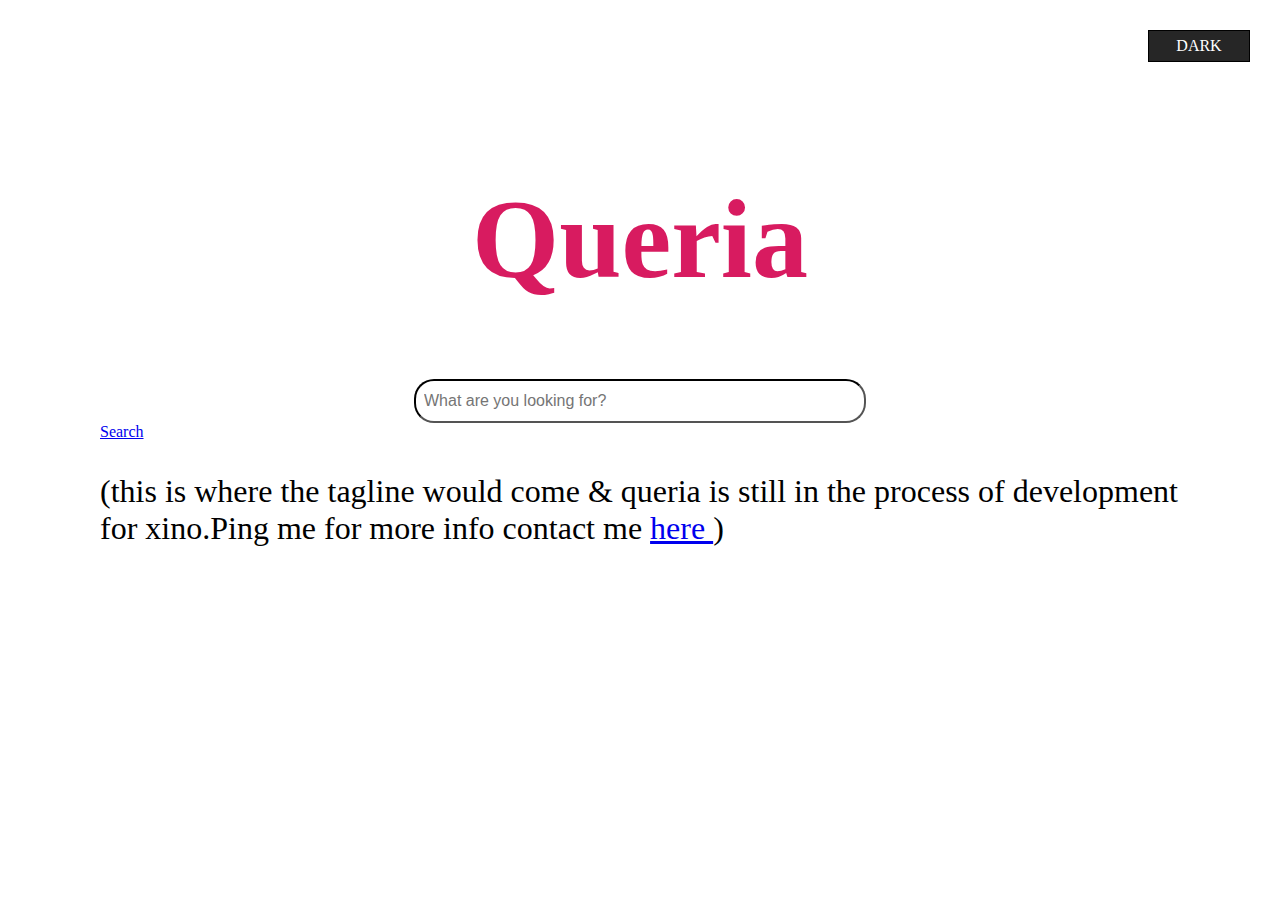
==== index.html @ 4d7b25ac "v2" ====
<!DOCTYPE html>
<html>
  <head>
    <title>Queria</title>
    <link rel="stylesheet" type="text/css" href="style.css">
  </head>
  <body background="bg.png">
    <section>
        
      <h1>Queria</h1>
      <input type="text" name="Search" placeholder="What are you looking for?" class="searchbar" list="info"/>
      <datalist id="info">
        <option value="Python">
        <option value="Java">
        <option value="Swift">
        <option value="Lua">
        <option value="Kotlin">
      </datalist>

      <centre><a href="index2.html">Search</a></centre>
      <br>
      <p>
        (this is where the tagline would come & queria is still in the process of development for xino.Ping me for more info contact me <a href="https://www.instagram.com/rachitt.gg/">here </a>)
      </p>
      
    </section>
    <ul>
      <li>
        <span>Dark</span>
        <span>Light</span>
      </li>
    </ul>
    <script src="https://code.jquery.com/jquery-3.4.1.js"></script>
    <script type="text/javascript">
      $(document).ready(function() {
          $('ul').click(function() {
              $('ul').toggleClass('active')
              $('body').toggleClass('dark')
          })
      })
    </script>
    </body>
</html>
---- style.css ----
body {
  margin: 0;
  padding: 0;
}

h1 {
  font-size: 7em;
  color: #D81B60;
  text-align: center;
}

p {
  font-size: 2em;
}

ul.active {
  border-color: #fff;
}

section {
  position: absolute;
  top: 0;
  left: 0;
  width: 100% height: 100vh;
  padding: 100px;
}

.searchbar {
  display: block;
  margin-left: auto;
  margin-right: auto;
  width: 40%;
  height: 1.5em;
  padding: 8px;
  font-size: 1em;
  border-radius: 20px;
  border-color: #000;
}

body.dark {
  background: #262626;
  color: #fff;
}

ul {
  position: absolute;
  top: 30px;
  right: 30px;
  margin: 0;
  padding: 0;
  width: 100px;
  height: 30px;
  z-index: 1;
  border: 1px solid #000;
  cursor: pointer;
  overflow: hidden;
}

ul li {
  list-style: none;
  width: 100% height: 60%;
  text-align: center;
  text-transform: uppercase;
  transition: 0.4s;
}

ul.active li {
  transform: translateY(-30px);
}

ul li span {
  display: block;
  width: 100%;
  height: 30px;
  line-height: 30px;
  color: #fff;
}

ul li span:nth-child(1) {
  background: #262626;
  color: #fff;
}
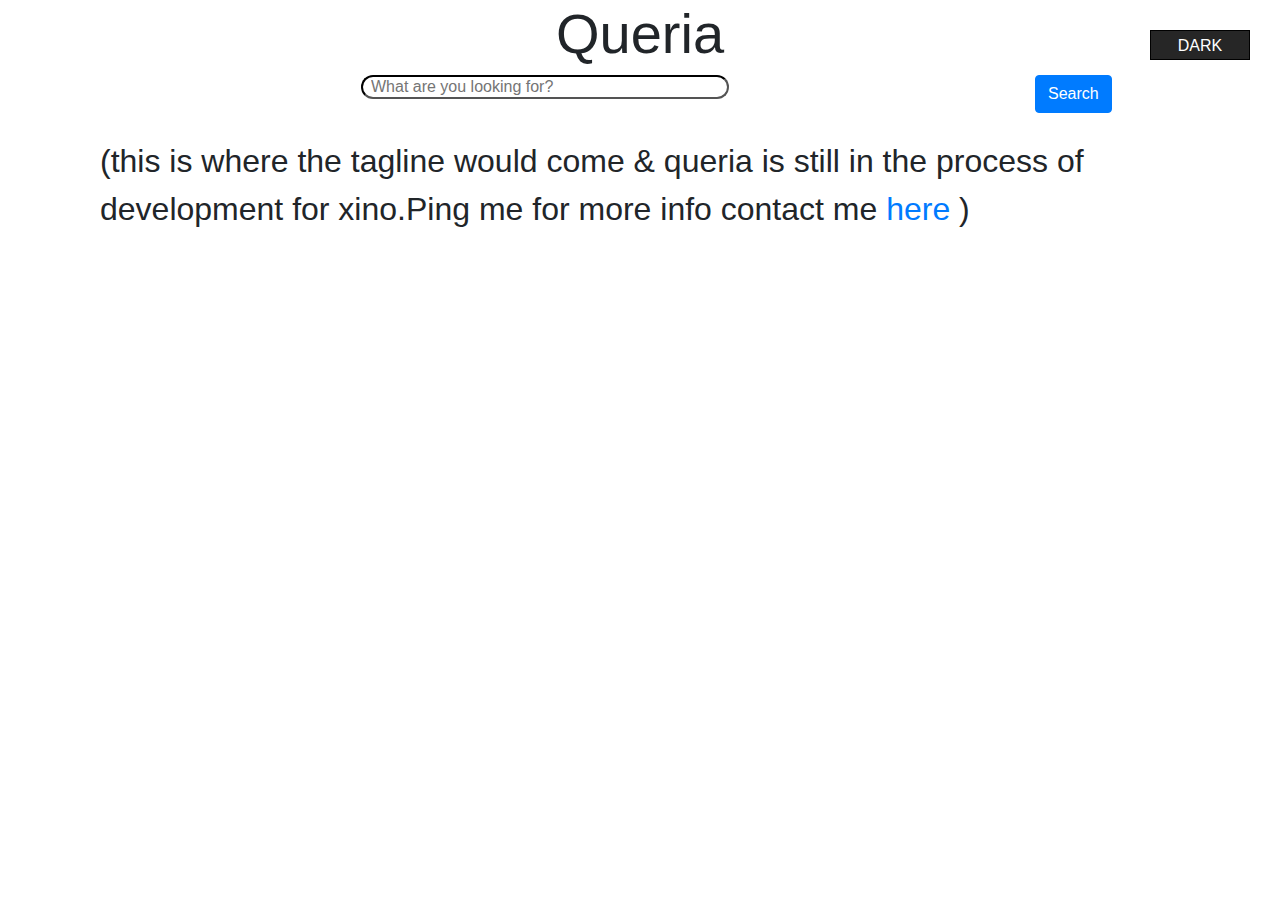
==== commit cff35acb: "Made some Changes" ====
--- a/index.html
+++ b/index.html
@@ -1,43 +1,73 @@
 <!DOCTYPE html>
 <html>
-  <head>
-    <title>Queria</title>
-    <link rel="stylesheet" type="text/css" href="style.css">
-  </head>
-  <body background="bg.png">
-    <section>
-        
-      <h1>Queria</h1>
-      <input type="text" name="Search" placeholder="What are you looking for?" class="searchbar" list="info"/>
-      <datalist id="info">
-        <option value="Python">
-        <option value="Java">
-        <option value="Swift">
-        <option value="Lua">
-        <option value="Kotlin">
-      </datalist>
 
-      <centre><a href="index2.html">Search</a></centre>
-      <br>
-      <p>
-        (this is where the tagline would come & queria is still in the process of development for xino.Ping me for more info contact me <a href="https://www.instagram.com/rachitt.gg/">here </a>)
-      </p>
-      
-    </section>
-    <ul>
-      <li>
-        <span>Dark</span>
-        <span>Light</span>
-      </li>
-    </ul>
-    <script src="https://code.jquery.com/jquery-3.4.1.js"></script>
-    <script type="text/javascript">
-      $(document).ready(function() {
-          $('ul').click(function() {
-              $('ul').toggleClass('active')
-              $('body').toggleClass('dark')
-          })
+<head>
+  <title>Queria</title>
+  <link rel="stylesheet" type="text/css" href="style.css">
+  <link rel="stylesheet" href="https://maxcdn.bootstrapcdn.com/bootstrap/4.0.0/css/bootstrap.min.css"
+    integrity="sha384-Gn5384xqQ1aoWXA+058RXPxPg6fy4IWvTNh0E263XmFcJlSAwiGgFAW/dAiS6JXm" crossorigin="anonymous">
+</head>
+
+<body background="bg.png">
+
+
+  <div class="container">
+    <div class="row">
+      <div class="col-md-12">
+        <h1 class="display-4 text-center">Queria</h1>
+        <div class="row">
+          <div class="col-md-10">
+            <input type="text" name="Search" placeholder="What are you looking for?" class="searchbar" list="info" />
+          </div>
+          <div class="col-md-2">
+            <centre><a href="index2.html" class="btn btn-primary">Search</a></centre>
+          </div>
+        </div>
+        <datalist id="info">
+          <option value="Python">
+          <option value="Java">
+          <option value="Swift">
+          <option value="Lua">
+          <option value="Kotlin">
+        </datalist>
+
+
+        <br>
+        <p class="col">
+          (this is where the tagline would come & queria is still in the process of development for xino.Ping me for
+          more
+          info contact me <a href="https://www.instagram.com/rachitt.gg/">here </a>)
+        </p>
+      </div>
+    </div>
+  </div>
+
+
+  <ul>
+    <li>
+      <span>Dark</span>
+      <span>Light</span>
+    </li>
+  </ul>
+
+  <script src="https://code.jquery.com/jquery-3.2.1.slim.min.js"
+    integrity="sha384-KJ3o2DKtIkvYIK3UENzmM7KCkRr/rE9/Qpg6aAZGJwFDMVNA/GpGFF93hXpG5KkN" crossorigin="anonymous">
+  </script>
+  <script src="https://cdnjs.cloudflare.com/ajax/libs/popper.js/1.12.9/umd/popper.min.js"
+    integrity="sha384-ApNbgh9B+Y1QKtv3Rn7W3mgPxhU9K/ScQsAP7hUibX39j7fakFPskvXusvfa0b4Q" crossorigin="anonymous">
+  </script>
+  <script src="https://maxcdn.bootstrapcdn.com/bootstrap/4.0.0/js/bootstrap.min.js"
+    integrity="sha384-JZR6Spejh4U02d8jOt6vLEHfe/JQGiRRSQQxSfFWpi1MquVdAyjUar5+76PVCmYl" crossorigin="anonymous">
+  </script>
+  <script src="https://code.jquery.com/jquery-3.4.1.js"></script>
+  <script type="text/javascript">
+    $(document).ready(function () {
+      $('ul').click(function () {
+        $('ul').toggleClass('active')
+        $('body').toggleClass('dark')
       })
-    </script>
-    </body>
+    })
+  </script>
+</body>
+
 </html>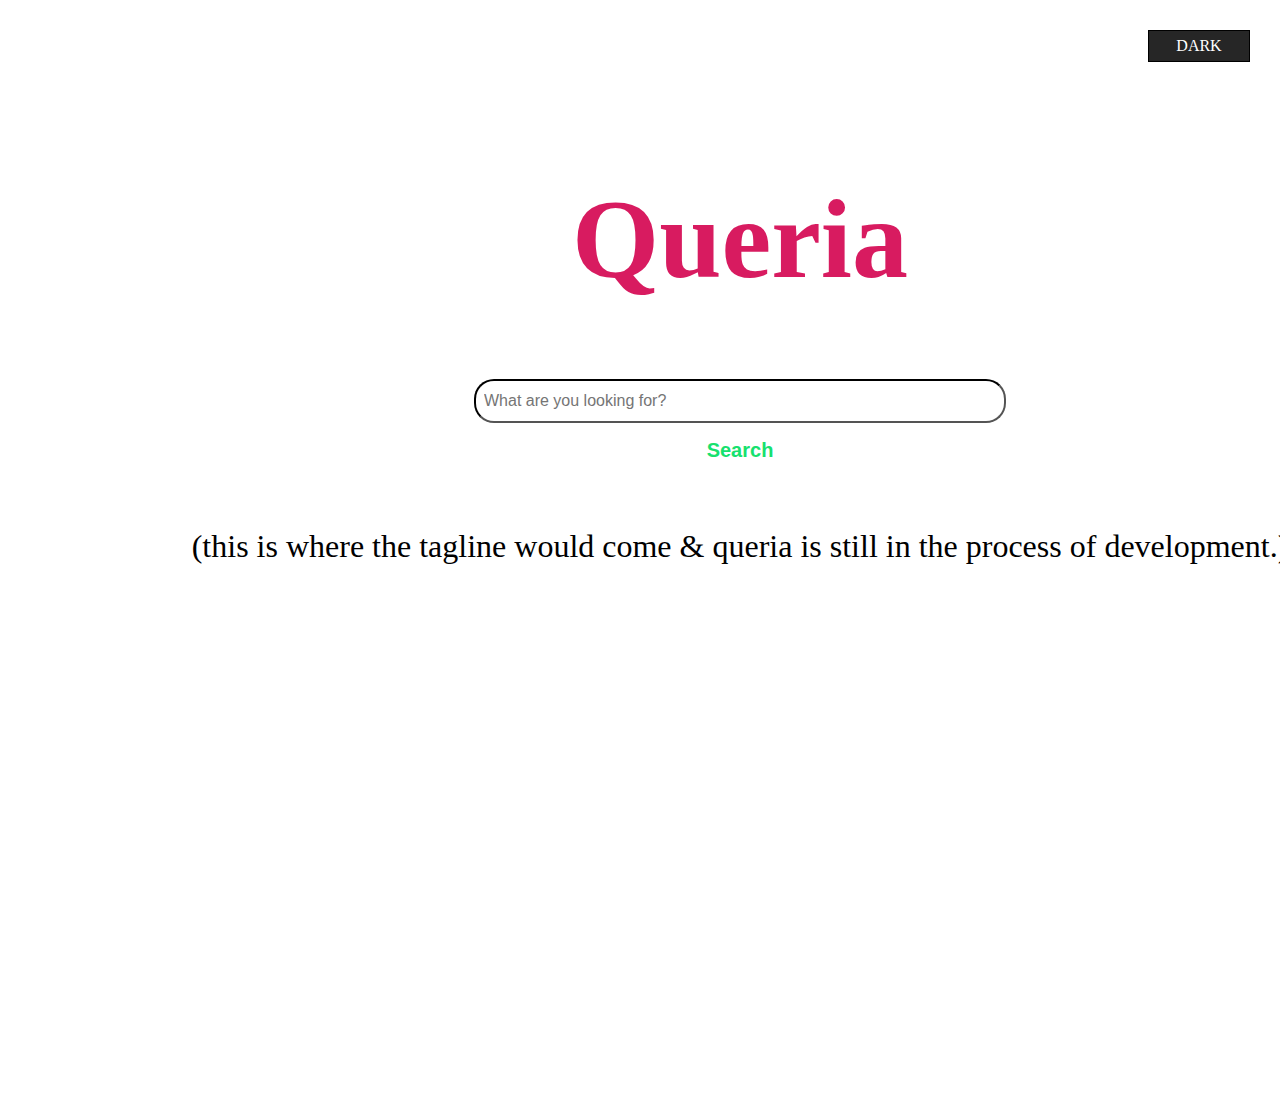
==== commit 1a8b6374: "ui fixes" ====
--- a/index.html
+++ b/index.html
@@ -1,73 +1,43 @@
 <!DOCTYPE html>
 <html>
+  <head>
+    <title>Queria</title>
+    <link rel="stylesheet" type="text/css" href="style.css">
+  </head>
+  <body background="bg.png">
+    <section>
+        
+      <h1>Queria</h1>
+      <input type="text" name="Search" placeholder="What are you looking for?" class="searchbar" list="info"/>
+      <datalist id="info">
+        <option value="Python">
+        <option value="Java">
+        <option value="Swift">
+        <option value="Lua">
+        <option value="Kotlin">
+      </datalist>
 
-<head>
-  <title>Queria</title>
-  <link rel="stylesheet" type="text/css" href="style.css">
-  <link rel="stylesheet" href="https://maxcdn.bootstrapcdn.com/bootstrap/4.0.0/css/bootstrap.min.css"
-    integrity="sha384-Gn5384xqQ1aoWXA+058RXPxPg6fy4IWvTNh0E263XmFcJlSAwiGgFAW/dAiS6JXm" crossorigin="anonymous">
-</head>
-
-<body background="bg.png">
-
-
-  <div class="container">
-    <div class="row">
-      <div class="col-md-12">
-        <h1 class="display-4 text-center">Queria</h1>
-        <div class="row">
-          <div class="col-md-10">
-            <input type="text" name="Search" placeholder="What are you looking for?" class="searchbar" list="info" />
-          </div>
-          <div class="col-md-2">
-            <centre><a href="index2.html" class="btn btn-primary">Search</a></centre>
-          </div>
-        </div>
-        <datalist id="info">
-          <option value="Python">
-          <option value="Java">
-          <option value="Swift">
-          <option value="Lua">
-          <option value="Kotlin">
-        </datalist>
-
-
-        <br>
-        <p class="col">
-          (this is where the tagline would come & queria is still in the process of development for xino.Ping me for
-          more
-          info contact me <a href="https://www.instagram.com/rachitt.gg/">here </a>)
-        </p>
-      </div>
-    </div>
-  </div>
-
-
-  <ul>
-    <li>
-      <span>Dark</span>
-      <span>Light</span>
-    </li>
-  </ul>
-
-  <script src="https://code.jquery.com/jquery-3.2.1.slim.min.js"
-    integrity="sha384-KJ3o2DKtIkvYIK3UENzmM7KCkRr/rE9/Qpg6aAZGJwFDMVNA/GpGFF93hXpG5KkN" crossorigin="anonymous">
-  </script>
-  <script src="https://cdnjs.cloudflare.com/ajax/libs/popper.js/1.12.9/umd/popper.min.js"
-    integrity="sha384-ApNbgh9B+Y1QKtv3Rn7W3mgPxhU9K/ScQsAP7hUibX39j7fakFPskvXusvfa0b4Q" crossorigin="anonymous">
-  </script>
-  <script src="https://maxcdn.bootstrapcdn.com/bootstrap/4.0.0/js/bootstrap.min.js"
-    integrity="sha384-JZR6Spejh4U02d8jOt6vLEHfe/JQGiRRSQQxSfFWpi1MquVdAyjUar5+76PVCmYl" crossorigin="anonymous">
-  </script>
-  <script src="https://code.jquery.com/jquery-3.4.1.js"></script>
-  <script type="text/javascript">
-    $(document).ready(function () {
-      $('ul').click(function () {
-        $('ul').toggleClass('active')
-        $('body').toggleClass('dark')
+      <div class="search"><centre><a href="index2.html">Search</a></centre></div>
+      <br>
+      <p>
+        (this is where the tagline would come & queria is still in the process of development.)
+      </p>
+      
+    </section>
+    <ul>
+      <li>
+        <span>Dark</span>
+        <span>Light</span>
+      </li>
+    </ul>
+    <script src="https://code.jquery.com/jquery-3.4.1.js"></script>
+    <script type="text/javascript">
+      $(document).ready(function() {
+          $('ul').click(function() {
+              $('ul').toggleClass('active')
+              $('body').toggleClass('dark')
+          })
       })
-    })
-  </script>
-</body>
-
+    </script>
+    </body>
 </html>--- a/style.css
+++ b/style.css
@@ -1,82 +1,102 @@
 body {
-  margin: 0;
-  padding: 0;
+	overflow: hidden;
+	margin: 0;
+	padding: 0;
 }
 
 h1 {
-  font-size: 7em;
-  color: #D81B60;
-  text-align: center;
+	font-size: 7em;
+	color: #d81b60;
+	text-align: center;
+}
+a {
+	text-decoration: none;
+	color: #16e16e;
+	font-size: 20px;
 }
 
 p {
-  font-size: 2em;
+	font-size: 2em;
+	color: #000;
 }
 
 ul.active {
-  border-color: #fff;
+	border-color: #fff;
 }
 
 section {
-  position: absolute;
-  top: 0;
-  left: 0;
-  width: 100% height: 100vh;
-  padding: 100px;
+	position: absolute;
+	top: 0;
+	left: 0;
+	width: 100%;
+	height: 100vh;
+	padding: 100px;
 }
 
 .searchbar {
-  display: block;
-  margin-left: auto;
-  margin-right: auto;
-  width: 40%;
-  height: 1.5em;
-  padding: 8px;
-  font-size: 1em;
-  border-radius: 20px;
-  border-color: #000;
+	display: block;
+	margin-left: auto;
+	margin-right: auto;
+	width: 40%;
+	height: 1.5em;
+	padding: 8px;
+	font-size: 1em;
+	border-radius: 20px;
+	border-color: #000;
 }
 
 body.dark {
-  background: #262626;
-  color: #fff;
+	background: #262626;
+	color: #fff;
+}
+
+p {
+	text-align: center;
 }
 
 ul {
-  position: absolute;
-  top: 30px;
-  right: 30px;
-  margin: 0;
-  padding: 0;
-  width: 100px;
-  height: 30px;
-  z-index: 1;
-  border: 1px solid #000;
-  cursor: pointer;
-  overflow: hidden;
+	position: absolute;
+	top: 30px;
+	right: 30px;
+	margin: 0;
+	padding: 0;
+	width: 100px;
+	height: 30px;
+	z-index: 1;
+	border: 1px solid #000;
+	cursor: pointer;
+	overflow: hidden;
 }
 
 ul li {
-  list-style: none;
-  width: 100% height: 60%;
-  text-align: center;
-  text-transform: uppercase;
-  transition: 0.4s;
+	list-style: none;
+	width: 100%;
+	height: 60%;
+	text-align: center;
+	text-transform: uppercase;
+	transition: 0.4s;
 }
 
 ul.active li {
-  transform: translateY(-30px);
+	transform: translateY(-30px);
 }
 
 ul li span {
-  display: block;
-  width: 100%;
-  height: 30px;
-  line-height: 30px;
-  color: #fff;
+	display: block;
+	width: 100%;
+	height: 30px;
+	line-height: 30px;
+	color: #fff;
 }
 
 ul li span:nth-child(1) {
-  background: #262626;
-  color: #fff;
+	background: #262626;
+	color: #fff;
 }
+
+.search {
+	padding: 1em;
+	text-align: center;
+	font-family: sans-serif;
+	font-weight: bold;
+}
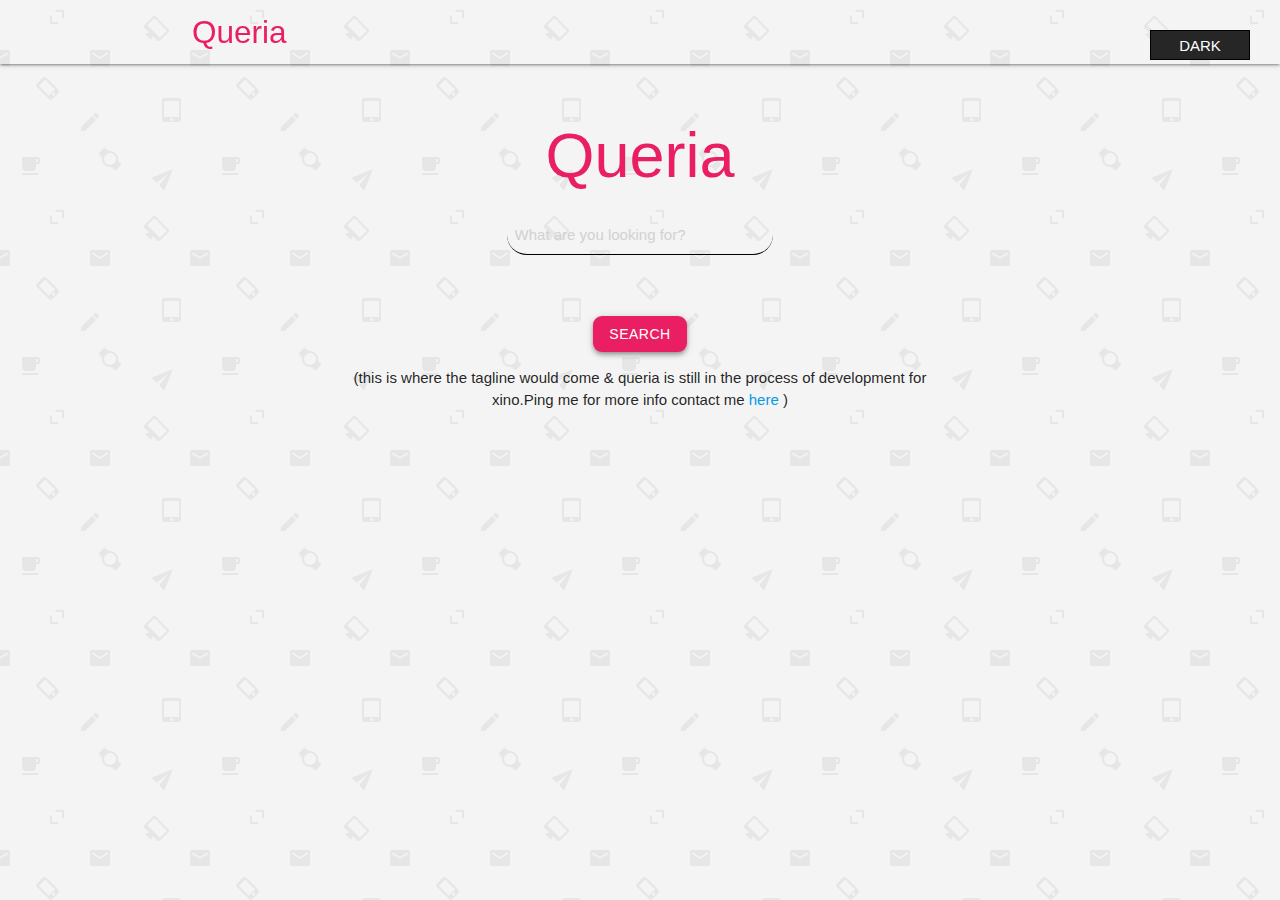
==== commit 919b0c58: "Merge pull request #2 from Snapster02/master" ====
--- a/index.html
+++ b/index.html
@@ -4,35 +4,64 @@
     <title>Queria</title>
     <link rel="stylesheet" type="text/css" href="style.css">
   </head>
-  <body background="bg.png">
-    <section>
-        
-      <h1>Queria</h1>
-      <input type="text" name="Search" placeholder="What are you looking for?" class="searchbar" list="info"/>
-      <datalist id="info">
-        <option value="Python">
-        <option value="Java">
-        <option value="Swift">
-        <option value="Lua">
-        <option value="Kotlin">
+  <link rel="stylesheet" href="./css/materialize.min.css">
+  <link rel="stylesheet" href="./css/material-icons.css">
+  <body>
+    <header>
+      <div class="navbar-fixed">
+        <nav class="transparent">
+          <div class="nav-wrapper">
+            <div class="container">
+              <a href="index.html" class="brand-logo pink-text"><strong>Queria</strong></a>
+              <a href="#!" class="sidenav-trigger" data-target="slide-out">
+                <i class="material-icons circle" style="color: #e91e63">menu</i>
+              </a>
+            </div>
+          </div>
+          <ul class="sidenav" id="slide-out">
+            <li><a href="#!">Home</a></li>
+            <li><a href="#!">Blog</a></li>
+            <li><a href="#!">Language</a></li>
+          </ul>
+        </nav>
+      </div>
+    </header>
+    <section class="container section center" id="inpux">
+      <h1 class="center-align pink-text text-lighten">Queria</h1>
+      <div class="container" id="final">
+          <input type="text" name="Search" placeholder="What are you looking for?" class="searchbar z-depth-2" list="info"/>
+          <datalist class="grey-text text-darken-4" id="info">
+            <option value="Python">
+            <option value="Java">
+            <option value="Swift">
+            <option value="Lua">
+            <option value="Kotlin">
       </datalist>
+      <br><br>
+      <a href="index2.html" class="btn waves-effect waves-light pink lighten z-depth-2" id="search">Search</a>
 
-      <div class="search"><centre><a href="index2.html">Search</a></centre></div>
-      <br>
-      <p>
-        (this is where the tagline would come & queria is still in the process of development.)
-      </p>
-      
+      <p class="center trunc">
+          (this is where the tagline would come & queria is still in the process of development for xino.Ping me for more info contact me <a href="https://www.instagram.com/rachitt.gg/">here </a>)
+        </p>
+
+      </div>
     </section>
-    <ul>
-      <li>
-        <span>Dark</span>
-        <span>Light</span>
-      </li>
-    </ul>
+    <div class="container center">
+        <ul class="center">
+          <li>
+            <span>Dark</span>
+            <span>Light</span>
+          </li>
+        </ul>
+    </div><br><br><br><br>
+
+
     <script src="https://code.jquery.com/jquery-3.4.1.js"></script>
+    <script src="./js/jquery-3.4.1.min.js"></script>
+    <script src="./js/materialize.min.js"></script>
     <script type="text/javascript">
       $(document).ready(function() {
+        $('.sidenav').sidenav();
           $('ul').click(function() {
               $('ul').toggleClass('active')
               $('body').toggleClass('dark')
--- a/style.css
+++ b/style.css
@@ -1,102 +1,70 @@
 body {
-	overflow: hidden;
-	margin: 0;
-	padding: 0;
+  background-image: url(assets/bg.png)
+
 }
 
-h1 {
-	font-size: 7em;
-	color: #d81b60;
-	text-align: center;
-}
-a {
-	text-decoration: none;
-	color: #16e16e;
-	font-size: 20px;
+
+ul.active {
+  border-color: #fff;
 }
 
-p {
-	font-size: 2em;
-	color: #000;
+#inpux #final .searchbar {
+  display: block;
+  margin-left: auto;
+  margin-right: auto;
+  color: whitesmoke;
+  width: 40%;
+  height: 1.5em;
+  padding: 8px;
+  font-size: 1em;
+  border-radius: 20px;
+  border-color: #000;
 }
-
-ul.active {
-	border-color: #fff;
-}
-
-section {
-	position: absolute;
-	top: 0;
-	left: 0;
-	width: 100%;
-	height: 100vh;
-	padding: 100px;
-}
-
-.searchbar {
-	display: block;
-	margin-left: auto;
-	margin-right: auto;
-	width: 40%;
-	height: 1.5em;
-	padding: 8px;
-	font-size: 1em;
-	border-radius: 20px;
-	border-color: #000;
+#inpux #final #search {
+  margin-top: 8px;
+  border-radius: 9px;
 }
 
 body.dark {
-	background: #262626;
-	color: #fff;
-}
-
-p {
-	text-align: center;
+  background: #262626;
+  color: #fff;
 }
 
 ul {
-	position: absolute;
-	top: 30px;
-	right: 30px;
-	margin: 0;
-	padding: 0;
-	width: 100px;
-	height: 30px;
-	z-index: 1;
-	border: 1px solid #000;
-	cursor: pointer;
-	overflow: hidden;
+  position: absolute;
+  top: 30px;
+  right: 30px;
+  margin: 0;
+  padding: 0;
+  width: 100px;
+  height: 30px;
+  z-index: 1;
+  border: 1px solid #000;
+  cursor: pointer;
+  overflow: hidden;
 }
 
 ul li {
-	list-style: none;
-	width: 100%;
-	height: 60%;
-	text-align: center;
-	text-transform: uppercase;
-	transition: 0.4s;
+  list-style: none;
+  width: 100% height: 60%;
+  text-align: center;
+  text-transform: uppercase;
+  transition: 0.4s;
 }
 
 ul.active li {
-	transform: translateY(-30px);
+  transform: translateY(-30px);
 }
 
 ul li span {
-	display: block;
-	width: 100%;
-	height: 30px;
-	line-height: 30px;
-	color: #fff;
+  display: block;
+  width: 100%;
+  height: 30px;
+  line-height: 30px;
+  color: #fff;
 }
 
 ul li span:nth-child(1) {
-	background: #262626;
-	color: #fff;
+  background: #262626;
+  color: #fff;
 }
-
-.search {
-	padding: 1em;
-	text-align: center;
-	font-family: sans-serif;
-	font-weight: bold;
-}
--- a/css/material-icons.css
+++ b/css/material-icons.css
@@ -0,0 +1,36 @@
+@font-face {
+  font-family: 'Material Icons';
+  font-style: normal;
+  font-weight: 400;
+  src: url(../fonts/MaterialIcons-Regular.eot); /* For IE6-8 */
+  src: local('Material Icons'),
+       local('MaterialIcons-Regular'),
+       url(../fonts/MaterialIcons-Regular.woff2) format('woff2'),
+       url(..fonts/MaterialIcons-Regular.woff) format('woff'),
+       url(../fonts/MaterialIcons-Regular.ttf) format('truetype');
+}
+
+.material-icons {
+  font-family: 'Material Icons';
+  font-weight: normal;
+  font-style: normal;
+  font-size: 24px;  /* Preferred icon size */
+  display: inline-block;
+  line-height: 1;
+  text-transform: none;
+  letter-spacing: normal;
+  word-wrap: normal;
+  white-space: nowrap;
+  direction: ltr;
+
+  /* Support for all WebKit browsers. */
+  -webkit-font-smoothing: antialiased;
+  /* Support for Safari and Chrome. */
+  text-rendering: optimizeLegibility;
+
+  /* Support for Firefox. */
+  -moz-osx-font-smoothing: grayscale;
+
+  /* Support for IE. */
+  font-feature-settings: 'liga';
+}
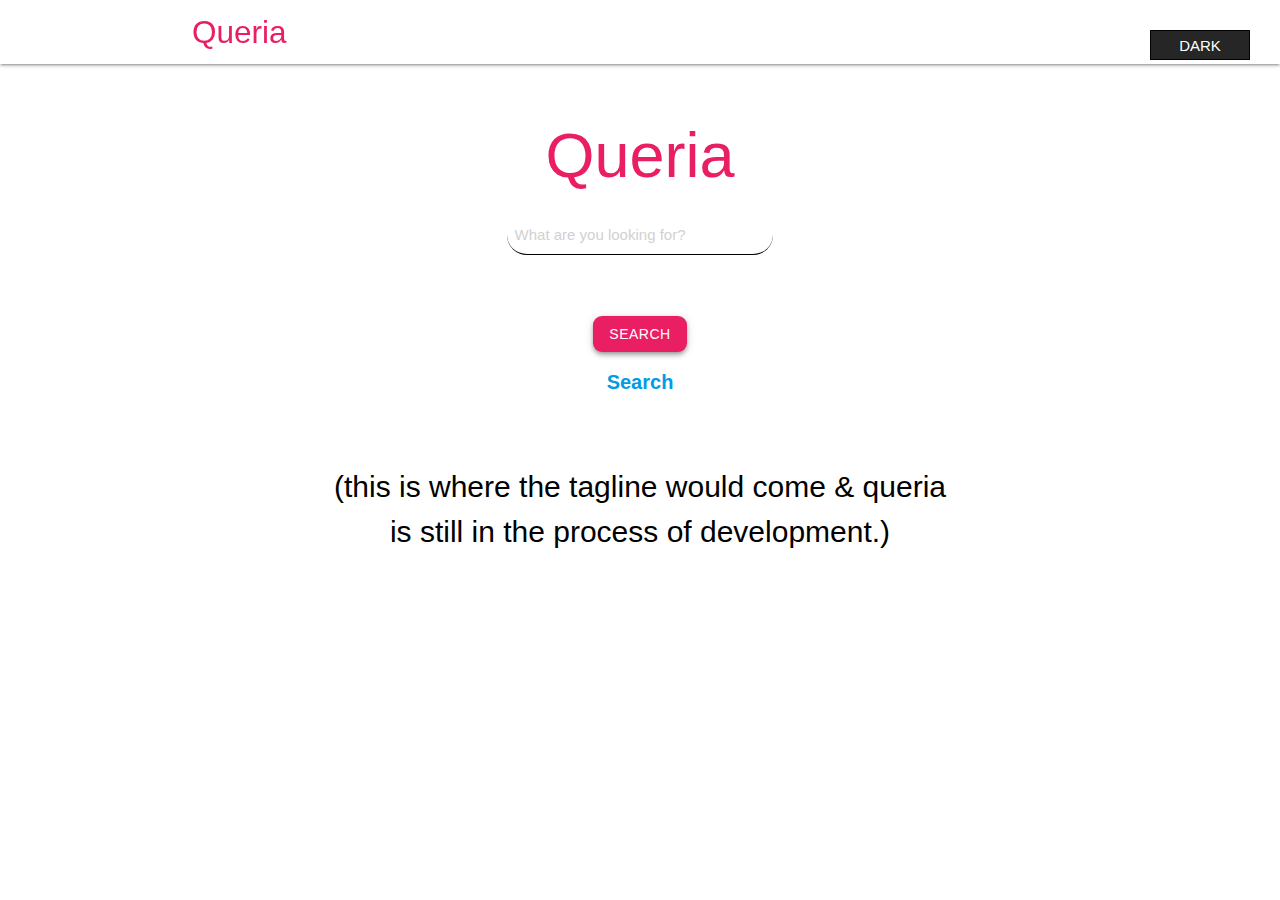
==== commit 79f132a5: "Merge branch 'master' into edits" ====
--- a/index.html
+++ b/index.html
@@ -40,11 +40,12 @@
       <br><br>
       <a href="index2.html" class="btn waves-effect waves-light pink lighten z-depth-2" id="search">Search</a>
 
-      <p class="center trunc">
-          (this is where the tagline would come & queria is still in the process of development for xino.Ping me for more info contact me <a href="https://www.instagram.com/rachitt.gg/">here </a>)
-        </p>
+      <div class="search"><centre><a href="index2.html">Search</a></centre></div>
+      <br>
+      <p>
+        (this is where the tagline would come & queria is still in the process of development.)
+      </p>
 
-      </div>
     </section>
     <div class="container center">
         <ul class="center">
--- a/style.css
+++ b/style.css
@@ -1,12 +1,30 @@
 body {
-  background-image: url(assets/bg.png)
+  overflow: hidden;
+	margin: 0;
+	padding: 0;
+}
 
+h1 {
+	font-size: 7em;
+	color: #d81b60;
+	text-align: center;
+}
+a {
+	text-decoration: none;
+	color: #16e16e;
+	font-size: 20px;
+}
+
+p {
+	font-size: 2em;
+	color: #000;
 }
 
 
 ul.active {
-  border-color: #fff;
+	border-color: #fff;
 }
+
 
 #inpux #final .searchbar {
   display: block;
@@ -19,6 +37,7 @@
   font-size: 1em;
   border-radius: 20px;
   border-color: #000;
+
 }
 #inpux #final #search {
   margin-top: 8px;
@@ -26,45 +45,57 @@
 }
 
 body.dark {
-  background: #262626;
-  color: #fff;
+	background: #262626;
+	color: #fff;
+}
+
+p {
+	text-align: center;
 }
 
 ul {
-  position: absolute;
-  top: 30px;
-  right: 30px;
-  margin: 0;
-  padding: 0;
-  width: 100px;
-  height: 30px;
-  z-index: 1;
-  border: 1px solid #000;
-  cursor: pointer;
-  overflow: hidden;
+	position: absolute;
+	top: 30px;
+	right: 30px;
+	margin: 0;
+	padding: 0;
+	width: 100px;
+	height: 30px;
+	z-index: 1;
+	border: 1px solid #000;
+	cursor: pointer;
+	overflow: hidden;
 }
 
 ul li {
-  list-style: none;
-  width: 100% height: 60%;
-  text-align: center;
-  text-transform: uppercase;
-  transition: 0.4s;
+	list-style: none;
+	width: 100%;
+	height: 60%;
+	text-align: center;
+	text-transform: uppercase;
+	transition: 0.4s;
 }
 
 ul.active li {
-  transform: translateY(-30px);
+	transform: translateY(-30px);
 }
 
 ul li span {
-  display: block;
-  width: 100%;
-  height: 30px;
-  line-height: 30px;
-  color: #fff;
+	display: block;
+	width: 100%;
+	height: 30px;
+	line-height: 30px;
+	color: #fff;
 }
 
 ul li span:nth-child(1) {
-  background: #262626;
-  color: #fff;
+	background: #262626;
+	color: #fff;
 }
+
+.search {
+	padding: 1em;
+	text-align: center;
+	font-family: sans-serif;
+	font-weight: bold;
+}
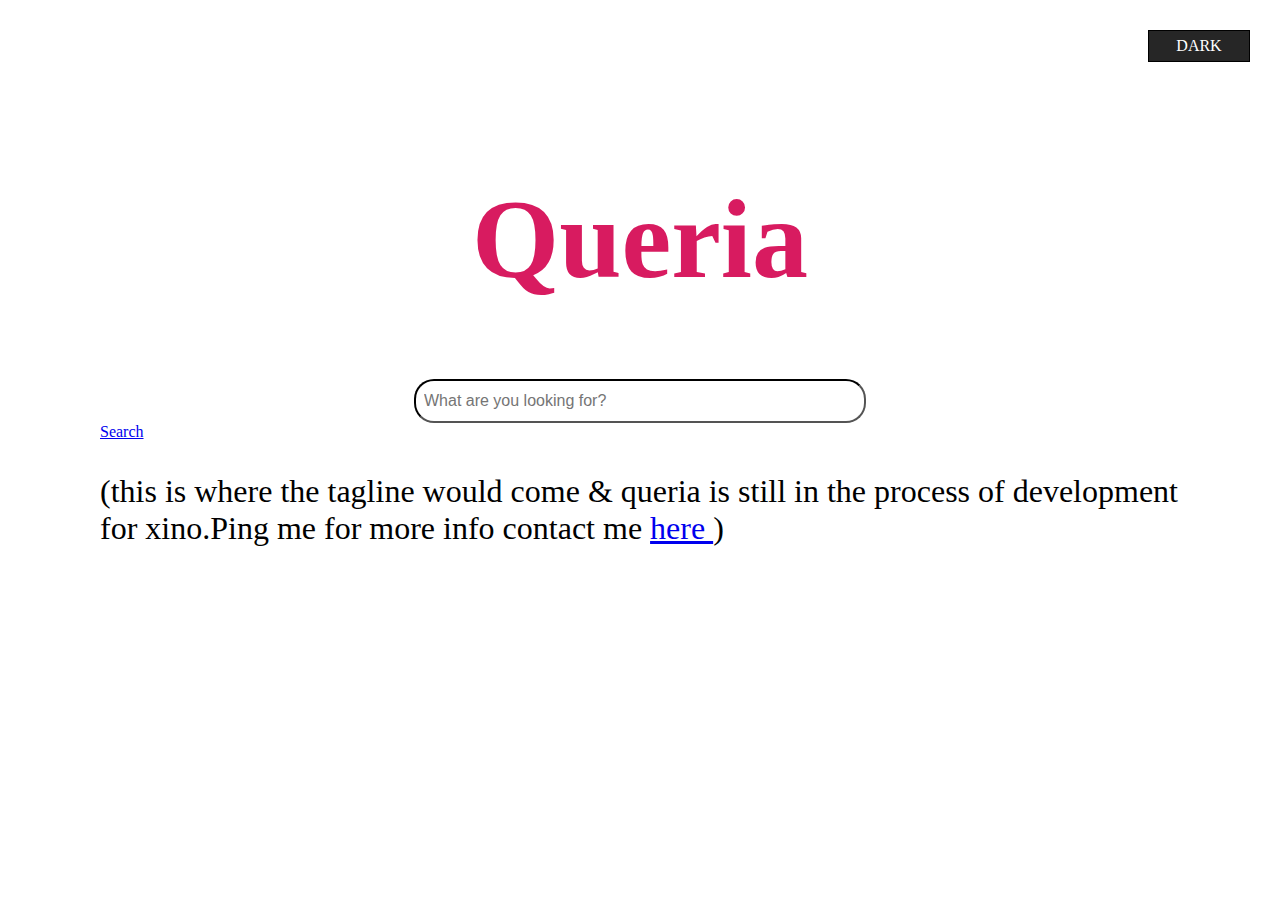
==== commit 689f9b8b: "Revert "FIX: Website Responsive"" ====
--- a/index.html
+++ b/index.html
@@ -4,65 +4,35 @@
     <title>Queria</title>
     <link rel="stylesheet" type="text/css" href="style.css">
   </head>
-  <link rel="stylesheet" href="./css/materialize.min.css">
-  <link rel="stylesheet" href="./css/material-icons.css">
-  <body>
-    <header>
-      <div class="navbar-fixed">
-        <nav class="transparent">
-          <div class="nav-wrapper">
-            <div class="container">
-              <a href="index.html" class="brand-logo pink-text"><strong>Queria</strong></a>
-              <a href="#!" class="sidenav-trigger" data-target="slide-out">
-                <i class="material-icons circle" style="color: #e91e63">menu</i>
-              </a>
-            </div>
-          </div>
-          <ul class="sidenav" id="slide-out">
-            <li><a href="#!">Home</a></li>
-            <li><a href="#!">Blog</a></li>
-            <li><a href="#!">Language</a></li>
-          </ul>
-        </nav>
-      </div>
-    </header>
-    <section class="container section center" id="inpux">
-      <h1 class="center-align pink-text text-lighten">Queria</h1>
-      <div class="container" id="final">
-          <input type="text" name="Search" placeholder="What are you looking for?" class="searchbar z-depth-2" list="info"/>
-          <datalist class="grey-text text-darken-4" id="info">
-            <option value="Python">
-            <option value="Java">
-            <option value="Swift">
-            <option value="Lua">
-            <option value="Kotlin">
+  <body background="bg.png">
+    <section>
+        
+      <h1>Queria</h1>
+      <input type="text" name="Search" placeholder="What are you looking for?" class="searchbar" list="info"/>
+      <datalist id="info">
+        <option value="Python">
+        <option value="Java">
+        <option value="Swift">
+        <option value="Lua">
+        <option value="Kotlin">
       </datalist>
-      <br><br>
-      <a href="index2.html" class="btn waves-effect waves-light pink lighten z-depth-2" id="search">Search</a>
 
-      <div class="search"><centre><a href="index2.html">Search</a></centre></div>
+      <centre><a href="index2.html">Search</a></centre>
       <br>
       <p>
-        (this is where the tagline would come & queria is still in the process of development.)
+        (this is where the tagline would come & queria is still in the process of development for xino.Ping me for more info contact me <a href="https://www.instagram.com/rachitt.gg/">here </a>)
       </p>
-
+      
     </section>
-    <div class="container center">
-        <ul class="center">
-          <li>
-            <span>Dark</span>
-            <span>Light</span>
-          </li>
-        </ul>
-    </div><br><br><br><br>
-
-
+    <ul>
+      <li>
+        <span>Dark</span>
+        <span>Light</span>
+      </li>
+    </ul>
     <script src="https://code.jquery.com/jquery-3.4.1.js"></script>
-    <script src="./js/jquery-3.4.1.min.js"></script>
-    <script src="./js/materialize.min.js"></script>
     <script type="text/javascript">
       $(document).ready(function() {
-        $('.sidenav').sidenav();
           $('ul').click(function() {
               $('ul').toggleClass('active')
               $('body').toggleClass('dark')
--- a/style.css
+++ b/style.css
@@ -1,101 +1,82 @@
 body {
-  overflow: hidden;
-	margin: 0;
-	padding: 0;
+  margin: 0;
+  padding: 0;
 }
 
 h1 {
-	font-size: 7em;
-	color: #d81b60;
-	text-align: center;
-}
-a {
-	text-decoration: none;
-	color: #16e16e;
-	font-size: 20px;
+  font-size: 7em;
+  color: #D81B60;
+  text-align: center;
 }
 
 p {
-	font-size: 2em;
-	color: #000;
+  font-size: 2em;
 }
 
-
 ul.active {
-	border-color: #fff;
+  border-color: #fff;
 }
 
+section {
+  position: absolute;
+  top: 0;
+  left: 0;
+  width: 100% height: 100vh;
+  padding: 100px;
+}
 
-#inpux #final .searchbar {
+.searchbar {
   display: block;
   margin-left: auto;
   margin-right: auto;
-  color: whitesmoke;
   width: 40%;
   height: 1.5em;
   padding: 8px;
   font-size: 1em;
   border-radius: 20px;
   border-color: #000;
-
-}
-#inpux #final #search {
-  margin-top: 8px;
-  border-radius: 9px;
 }
 
 body.dark {
-	background: #262626;
-	color: #fff;
-}
-
-p {
-	text-align: center;
+  background: #262626;
+  color: #fff;
 }
 
 ul {
-	position: absolute;
-	top: 30px;
-	right: 30px;
-	margin: 0;
-	padding: 0;
-	width: 100px;
-	height: 30px;
-	z-index: 1;
-	border: 1px solid #000;
-	cursor: pointer;
-	overflow: hidden;
+  position: absolute;
+  top: 30px;
+  right: 30px;
+  margin: 0;
+  padding: 0;
+  width: 100px;
+  height: 30px;
+  z-index: 1;
+  border: 1px solid #000;
+  cursor: pointer;
+  overflow: hidden;
 }
 
 ul li {
-	list-style: none;
-	width: 100%;
-	height: 60%;
-	text-align: center;
-	text-transform: uppercase;
-	transition: 0.4s;
+  list-style: none;
+  width: 100% height: 60%;
+  text-align: center;
+  text-transform: uppercase;
+  transition: 0.4s;
 }
 
 ul.active li {
-	transform: translateY(-30px);
+  transform: translateY(-30px);
 }
 
 ul li span {
-	display: block;
-	width: 100%;
-	height: 30px;
-	line-height: 30px;
-	color: #fff;
+  display: block;
+  width: 100%;
+  height: 30px;
+  line-height: 30px;
+  color: #fff;
 }
 
 ul li span:nth-child(1) {
-	background: #262626;
-	color: #fff;
+  background: #262626;
+  color: #fff;
 }
-
-.search {
-	padding: 1em;
-	text-align: center;
-	font-family: sans-serif;
-	font-weight: bold;
-}
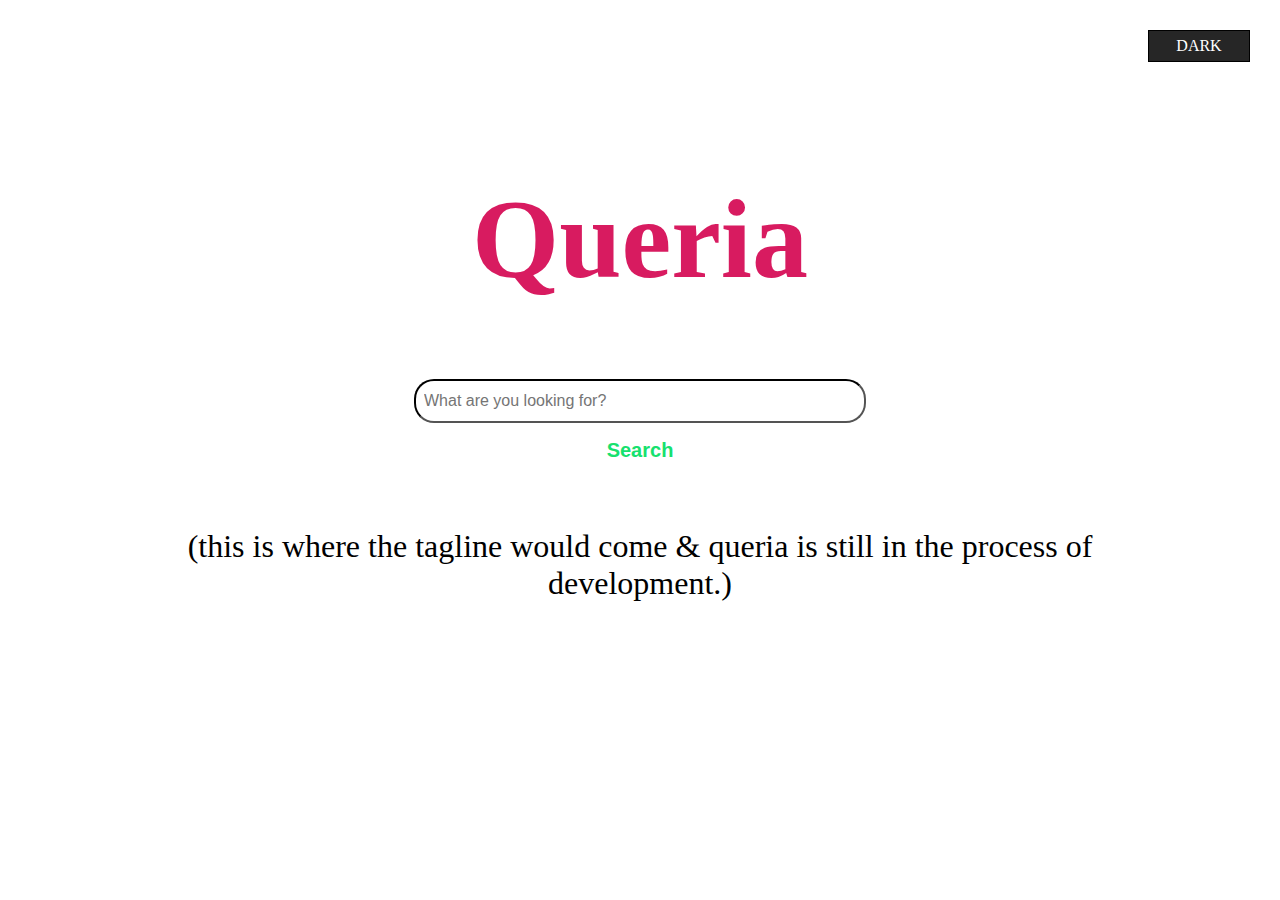
==== commit a03da5a4: "Merge branch 'master' into edits" ====
--- a/index.html
+++ b/index.html
@@ -17,12 +17,13 @@
         <option value="Kotlin">
       </datalist>
 
-      <centre><a href="index2.html">Search</a></centre>
+      <div class="search"><centre><a href="index2.html">Search</a></centre></div>
       <br>
       <p>
-        (this is where the tagline would come & queria is still in the process of development for xino.Ping me for more info contact me <a href="https://www.instagram.com/rachitt.gg/">here </a>)
+        (this is where the tagline would come & queria is still in the process of development.)
       </p>
-      
+
+
     </section>
     <ul>
       <li>
--- a/style.css
+++ b/style.css
@@ -1,12 +1,24 @@
 body {
-  margin: 0;
-  padding: 0;
+  overflow: hidden;
+	margin: 0;
+	padding: 0;
 }
 
 h1 {
-  font-size: 7em;
-  color: #D81B60;
-  text-align: center;
+	font-size: 7em;
+	color: #d81b60;
+	text-align: center;
+}
+a {
+	text-decoration: none;
+	color: #16e16e;
+	font-size: 20px;
+}
+
+p {
+	font-size: 2em;
+	color: #000;
+
 }
 
 p {
@@ -14,8 +26,9 @@
 }
 
 ul.active {
-  border-color: #fff;
+	border-color: #fff;
 }
+
 
 section {
   position: absolute;
@@ -35,48 +48,61 @@
   font-size: 1em;
   border-radius: 20px;
   border-color: #000;
+
 }
 
 body.dark {
-  background: #262626;
-  color: #fff;
+	background: #262626;
+	color: #fff;
+}
+
+p {
+	text-align: center;
 }
 
 ul {
-  position: absolute;
-  top: 30px;
-  right: 30px;
-  margin: 0;
-  padding: 0;
-  width: 100px;
-  height: 30px;
-  z-index: 1;
-  border: 1px solid #000;
-  cursor: pointer;
-  overflow: hidden;
+	position: absolute;
+	top: 30px;
+	right: 30px;
+	margin: 0;
+	padding: 0;
+	width: 100px;
+	height: 30px;
+	z-index: 1;
+	border: 1px solid #000;
+	cursor: pointer;
+	overflow: hidden;
 }
 
 ul li {
-  list-style: none;
-  width: 100% height: 60%;
-  text-align: center;
-  text-transform: uppercase;
-  transition: 0.4s;
+	list-style: none;
+	width: 100%;
+	height: 60%;
+	text-align: center;
+	text-transform: uppercase;
+	transition: 0.4s;
 }
 
 ul.active li {
-  transform: translateY(-30px);
+	transform: translateY(-30px);
 }
 
 ul li span {
-  display: block;
-  width: 100%;
-  height: 30px;
-  line-height: 30px;
-  color: #fff;
+	display: block;
+	width: 100%;
+	height: 30px;
+	line-height: 30px;
+	color: #fff;
 }
 
 ul li span:nth-child(1) {
-  background: #262626;
-  color: #fff;
+	background: #262626;
+	color: #fff;
 }
+
+.search {
+	padding: 1em;
+	text-align: center;
+	font-family: sans-serif;
+	font-weight: bold;
+}
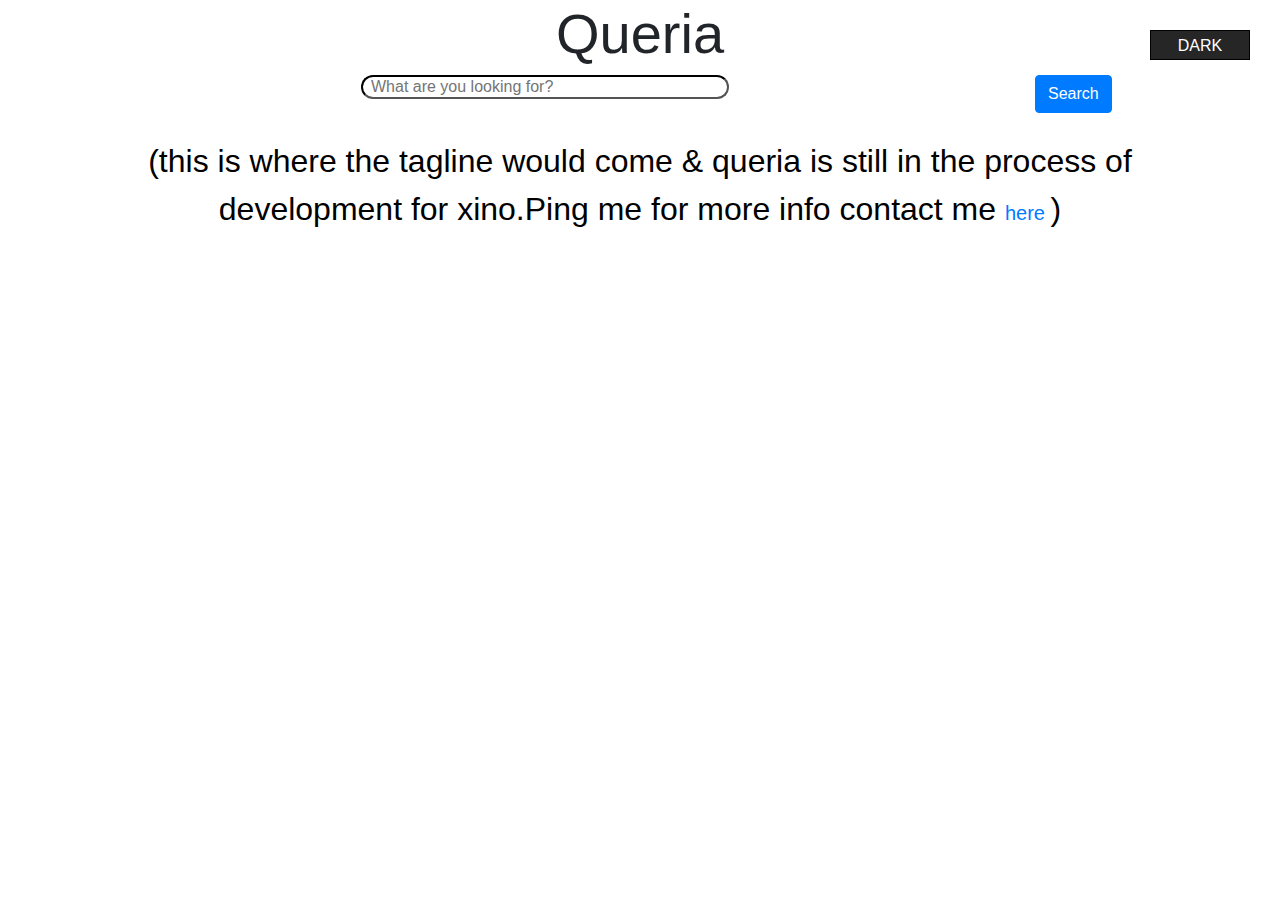
==== commit 6f82e420: "Merge branch 'master' into master" ====
--- a/index.html
+++ b/index.html
@@ -1,5 +1,71 @@
 <!DOCTYPE html>
 <html>
+
+
+<head>
+  <title>Queria</title>
+  <link rel="stylesheet" type="text/css" href="style.css">
+  <link rel="stylesheet" href="https://maxcdn.bootstrapcdn.com/bootstrap/4.0.0/css/bootstrap.min.css"
+    integrity="sha384-Gn5384xqQ1aoWXA+058RXPxPg6fy4IWvTNh0E263XmFcJlSAwiGgFAW/dAiS6JXm" crossorigin="anonymous">
+</head>
+
+<body background="bg.png">
+
+
+  <div class="container">
+    <div class="row">
+      <div class="col-md-12">
+        <h1 class="display-4 text-center">Queria</h1>
+        <div class="row">
+          <div class="col-md-10">
+            <input type="text" name="Search" placeholder="What are you looking for?" class="searchbar" list="info" />
+          </div>
+          <div class="col-md-2">
+            <centre><a href="index2.html" class="btn btn-primary">Search</a></centre>
+          </div>
+        </div>
+        <datalist id="info">
+          <option value="Python">
+          <option value="Java">
+          <option value="Swift">
+          <option value="Lua">
+          <option value="Kotlin">
+        </datalist>
+
+
+        <br>
+        <p class="col">
+          (this is where the tagline would come & queria is still in the process of development for xino.Ping me for
+          more
+          info contact me <a href="https://www.instagram.com/rachitt.gg/">here </a>)
+        </p>
+      </div>
+    </div>
+  </div>
+
+
+  <ul>
+    <li>
+      <span>Dark</span>
+      <span>Light</span>
+    </li>
+  </ul>
+
+  <script src="https://code.jquery.com/jquery-3.2.1.slim.min.js"
+    integrity="sha384-KJ3o2DKtIkvYIK3UENzmM7KCkRr/rE9/Qpg6aAZGJwFDMVNA/GpGFF93hXpG5KkN" crossorigin="anonymous">
+  </script>
+  <script src="https://cdnjs.cloudflare.com/ajax/libs/popper.js/1.12.9/umd/popper.min.js"
+    integrity="sha384-ApNbgh9B+Y1QKtv3Rn7W3mgPxhU9K/ScQsAP7hUibX39j7fakFPskvXusvfa0b4Q" crossorigin="anonymous">
+  </script>
+  <script src="https://maxcdn.bootstrapcdn.com/bootstrap/4.0.0/js/bootstrap.min.js"
+    integrity="sha384-JZR6Spejh4U02d8jOt6vLEHfe/JQGiRRSQQxSfFWpi1MquVdAyjUar5+76PVCmYl" crossorigin="anonymous">
+  </script>
+  <script src="https://code.jquery.com/jquery-3.4.1.js"></script>
+  <script type="text/javascript">
+    $(document).ready(function () {
+      $('ul').click(function () {
+        $('ul').toggleClass('active')
+        $('body').toggleClass('dark')
   <head>
     <title>Queria</title>
     <link rel="stylesheet" type="text/css" href="style.css">
@@ -38,7 +104,10 @@
               $('ul').toggleClass('active')
               $('body').toggleClass('dark')
           })
+
       })
-    </script>
-    </body>
+    })
+  </script>
+</body>
+
 </html>